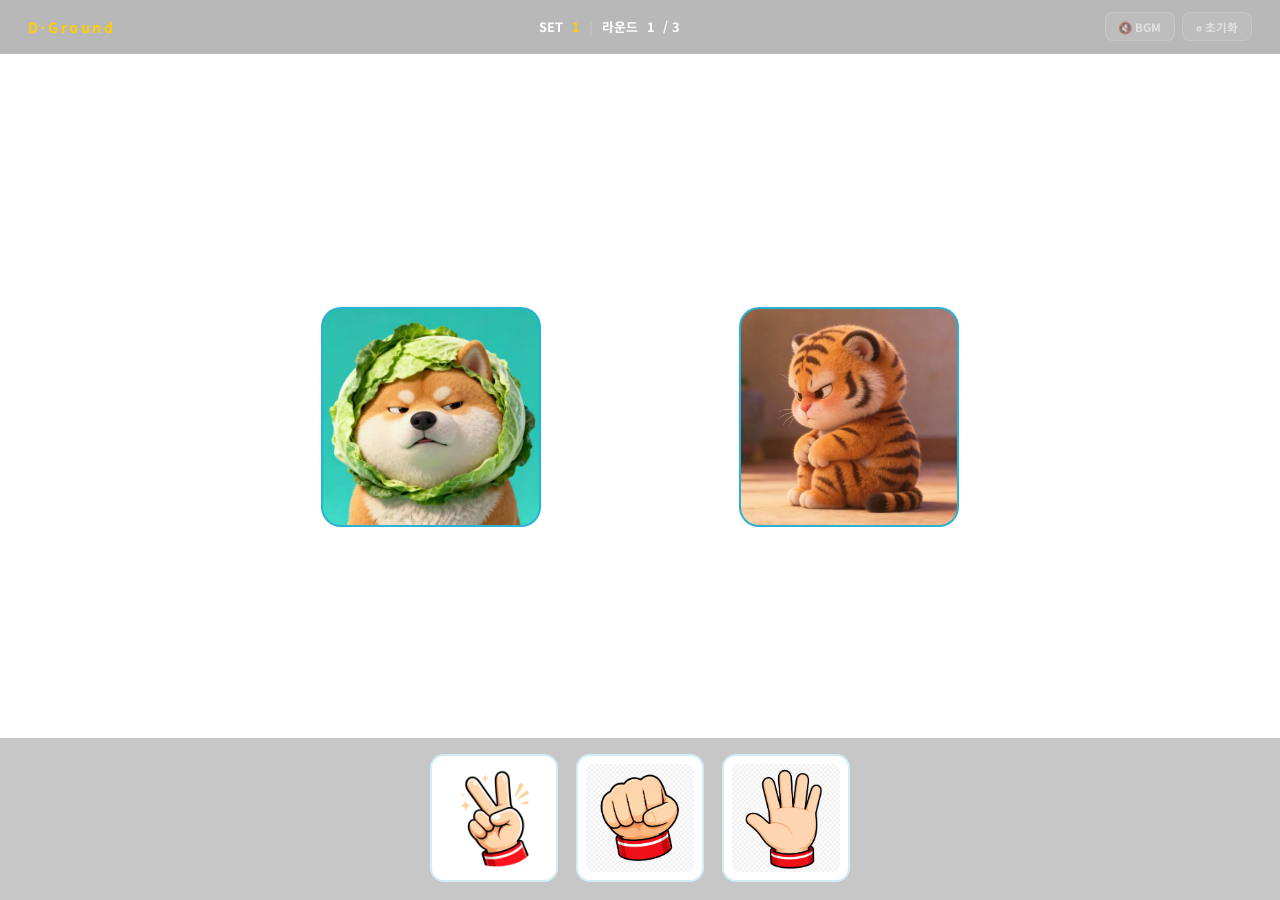
==== game/game.html @ 6a088342 "Move game to /game folder and link it from main site - Relocate game.html + images from website/ to " ====
<!DOCTYPE html>
<html lang="ko">
<head>
  <meta charset="UTF-8">
  <meta name="viewport" content="width=device-width, initial-scale=1.0">
  <title>가위바위보 — D그라운드</title>
  <link rel="preconnect" href="https://fonts.googleapis.com">
  <link href="https://fonts.googleapis.com/css2?family=Noto+Sans+KR:wght@400;500;700;900&display=swap" rel="stylesheet">
  <style>
    *, *::before, *::after { box-sizing: border-box; margin: 0; padding: 0; }

    :root {
      --yellow:   #FFCD00;
      --white:    #FFFFFF;
      --mid:      #7BAFC4;
      --img-blue: #29B2D4;
      --card-size: clamp(140px, 18vw, 220px);
    }

    body {
      font-family: 'Noto Sans KR', sans-serif;
      background: url('image/bg.png') center / cover no-repeat fixed;
      color: var(--white);
      height: 100vh;
      height: 100dvh;
      display: flex;
      flex-direction: column;
      overflow: hidden;
      user-select: none;
    }

    /* ── 헤더 ── */
    .game-header {
      display: flex;
      align-items: center;
      justify-content: space-between;
      padding: 0 1.75rem;
      height: 54px;
      flex-shrink: 0;
      border-bottom: 1px solid rgba(255,255,255,0.07);
      background: rgba(0,0,0,0.28);
      backdrop-filter: blur(8px);
    }
    .header-logo {
      font-size: 0.88rem;
      font-weight: 700;
      letter-spacing: 0.18em;
      color: var(--yellow);
    }
    .set-bar {
      font-size: 0.8rem;
      font-weight: 700;
      color: var(--white);
      display: flex;
      align-items: center;
      gap: 0.55rem;
    }
    .set-bar .hi  { color: var(--yellow); }
    .set-bar .div { color: rgba(255,255,255,0.18); }
    .header-btns  { display: flex; gap: 0.45rem; }
    .icon-btn {
      background: rgba(255,255,255,0.07);
      border: 1px solid rgba(255,255,255,0.14);
      border-radius: 8px;
      color: rgba(255,255,255,0.55);
      font-size: 0.72rem;
      font-family: inherit;
      font-weight: 700;
      padding: 0.32rem 0.8rem;
      cursor: pointer;
      transition: all 0.15s;
      white-space: nowrap;
    }
    .icon-btn:hover      { background: rgba(255,255,255,0.13); color: var(--white); }
    .icon-btn.bgm-on     { border-color: var(--yellow); color: var(--yellow); }

    /* ── 아레나 ── */
    .arena {
      flex: 1;
      display: flex;
      align-items: center;
      justify-content: center;
      gap: clamp(1rem, 5vw, 4rem);
      padding: 1rem 2rem;
      min-height: 0;
    }

    /* ── 플레이어 칼럼 ── */
    .player-col {
      display: flex;
      flex-direction: column;
      align-items: center;
      gap: 0.55rem;
    }
    .player-name {
      font-size: 0.68rem;
      font-weight: 700;
      letter-spacing: 0.18em;
      color: var(--mid);
      text-transform: uppercase;
    }
    .player-score {
      font-size: clamp(2rem, 4.5vw, 3.2rem);
      font-weight: 900;
      line-height: 1;
      transition: transform 0.15s ease, color 0.15s ease;
    }
    .player-score.bump { transform: scale(1.35); color: var(--yellow); }

    /* ── 캐릭터 카드 ── */
    .char-card {
      position: relative;
      width: var(--card-size);
      height: var(--card-size);
      border-radius: 20px;
      background: var(--img-blue);
      border: 2px solid rgba(41,178,212,0.32);
      overflow: hidden;
      transition: border-color 0.3s, box-shadow 0.3s;
    }
    .char-card.win-state  { border-color: var(--yellow); box-shadow: 0 0 28px rgba(255,205,0,0.55); }
    .char-card.lose-state { border-color: #FF4444; }

    .char-img { width: 100%; height: 100%; display: block; object-fit: cover; }
    .char-img--human { object-position: center top; }
    .char-img--ai    { object-position: center center; }

    /* 선택 배지 */
    .pick-badge {
      position: absolute; bottom: 8px; right: 8px;
      width: 48px; height: 48px;
      overflow: hidden; border-radius: 8px;
      border: 1.5px solid rgba(0,0,0,0.15);
      box-shadow: 0 2px 8px rgba(0,0,0,0.25);
      background: rgba(0,0,0,0.3);
      opacity: 0; z-index: 4;
      transition: opacity 0.3s;
      display: flex; align-items: center; justify-content: center;
    }
    .pick-badge.show { opacity: 1; }
    .pick-badge-img  { width: 100%; height: 100%; object-fit: contain; display: block; }

    /* AI 선택 표시 오버레이 (카드 전체) */
    .ai-pick-overlay {
      position: absolute; inset: 0;
      background-color: #fff;
      background-size: contain;
      background-position: center;
      background-repeat: no-repeat;
      opacity: 0; z-index: 3;
      transition: opacity 0.3s;
      border-radius: 18px;
      pointer-events: none;
    }
    .ai-pick-overlay.show { opacity: 1; }

    /* 카드 오버레이 */
    .card-overlay {
      position: absolute; inset: 0;
      pointer-events: none; z-index: 5;
      display: flex; align-items: center; justify-content: center;
      border-radius: 20px;
    }
    .card-overlay.win-overlay  { background: rgba(255,205,0,0.18); }
    .card-overlay.lose-overlay { background: transparent; }
    .card-overlay.draw-overlay { background: rgba(120,120,120,0.1); }

    /* 라운드 도트 */
    .round-dots { display: flex; gap: 7px; }
    .round-dot {
      width: 10px; height: 10px; border-radius: 50%;
      background: rgba(255,255,255,0.1);
      border: 1.5px solid rgba(255,255,255,0.2);
      transition: background 0.25s, border-color 0.25s, transform 0.2s;
    }
    .round-dot.win  { background: #6BCB77; border-color: #6BCB77; transform: scale(1.25); }
    .round-dot.lose { background: #FF5555; border-color: #FF5555; }
    .round-dot.draw { background: #888;    border-color: #888; }

    /* ── VS 존 (중앙) ── */
    .vs-zone {
      display: flex;
      flex-direction: column;
      align-items: center;
      gap: 1.2rem;
      flex-shrink: 0;
      min-width: 70px;
      position: relative;
    }
    .battle-vs {
      font-size: clamp(1.6rem, 3.5vw, 2.6rem);
      font-weight: 900;
      color: #fff;
      letter-spacing: 0.1em;
    }
    .result-msg {
      position: absolute;
      top: 50%;
      left: 50%;
      transform: translateX(-50%) translateY(calc(-50% + 12px)) scale(0.92);
      background: rgba(15, 20, 35, 0.82);
      backdrop-filter: blur(12px);
      color: #fff;
      padding: 0.8rem 2.4rem;
      border-radius: 50px;
      font-size: clamp(1.1rem, 2.2vw, 1.65rem);
      font-weight: 900;
      letter-spacing: 0.06em;
      white-space: nowrap;
      opacity: 0;
      pointer-events: none;
      transition: opacity 0.22s ease, transform 0.22s ease;
      z-index: 200;
    }
    .result-msg.show { opacity: 1; transform: translateX(-50%) translateY(-50%) scale(1); }
    .result-msg.win  { border: 2px solid var(--yellow); color: var(--yellow); }
    .result-msg.lose { border: 2px solid rgba(255,255,255,0.25); }
    .result-msg.draw { border: 2px solid rgba(255,255,255,0.25); }

    /* ── 조작부 (하단) ── */
    .controls {
      flex-shrink: 0;
      padding: 0.9rem 1.5rem 1.1rem;
      display: flex;
      flex-direction: column;
      align-items: center;
      gap: 0.6rem;
      border-top: 1px solid rgba(255,255,255,0.07);
      background: rgba(0,0,0,0.22);
      backdrop-filter: blur(6px);
    }
    .choices { display: flex; gap: 1.1rem; }
    .choice-btn {
      display: flex;
      flex-direction: column;
      align-items: center;
      gap: 0.4rem;
      padding: 0.5rem 0.5rem 0.55rem;
      border: 2px solid rgba(41,178,212,0.22);
      border-radius: 14px;
      background: rgba(41,178,212,0.05);
      cursor: pointer;
      transition: border-color 0.15s, box-shadow 0.15s, background 0.15s;
      outline: none;
    }
    .choice-btn:hover {
      border-color: rgba(41,178,212,0.6);
      box-shadow: 0 4px 20px rgba(41,178,212,0.18);
      background: rgba(41,178,212,0.1);
    }
    .choice-btn.selected {
      border-color: var(--yellow);
      box-shadow: 0 0 0 3px rgba(255,205,0,0.32);
      background: rgba(255,205,0,0.08);
    }
    .choice-btn.locked-ui { pointer-events: none; opacity: 0.28; }
    .choice-btn[data-choice="scissors"],
    .choice-btn[data-choice="rock"],
    .choice-btn[data-choice="paper"] { background: #fff; }
    .choice-btn[data-choice="scissors"]:hover,
    .choice-btn[data-choice="rock"]:hover,
    .choice-btn[data-choice="paper"]:hover { background: #f0f0f0; }
    .choice-btn[data-choice="scissors"].selected,
    .choice-btn[data-choice="rock"].selected,
    .choice-btn[data-choice="paper"].selected { background: rgba(255,205,0,0.12); }

    /* 개별 선택 이미지 */
    .choice-img {
      width: clamp(72px, 9vw, 108px);
      height: auto;
      display: block;
      object-fit: contain;
      border-radius: 8px;
    }

    .choice-label {
      font-size: 0.68rem;
      font-weight: 700;
      color: rgba(123,175,196,0.8);
      display: flex;
      align-items: center;
      gap: 0.28rem;
    }
    .choice-label kbd {
      background: rgba(255,255,255,0.1);
      color: rgba(255,255,255,0.65);
      border-radius: 4px;
      padding: 1px 5px;
      font-size: 0.62rem;
      font-family: inherit;
    }
    .enter-hint {
      font-size: 0.72rem;
      color: rgba(123,175,196,0.4);
      display: flex;
      align-items: center;
      gap: 0.35rem;
    }
    .enter-hint kbd {
      background: rgba(255,255,255,0.08);
      color: rgba(255,255,255,0.55);
      border-radius: 4px;
      padding: 2px 7px;
      font-size: 0.68rem;
      font-family: inherit;
    }

    /* ── 애니메이션 ── */
    .trophy-anim {
      font-size: clamp(3rem, 6vw, 5rem);
      filter: drop-shadow(0 0 14px rgba(255,205,0,0.9));
      animation: trophy-bounce 0.65s cubic-bezier(0.175,0.885,0.32,1.275) both;
    }
    @keyframes trophy-bounce {
      0%   { transform: scale(0) translateY(24px); opacity: 0; }
      60%  { transform: scale(1.25) translateY(-8px); opacity: 1; }
      80%  { transform: scale(0.92) translateY(4px); }
      100% { transform: scale(1) translateY(0); opacity: 1; }
    }
    .exp-ring {
      position: absolute; border-radius: 50%;
      border: 3px solid; width: 20px; height: 20px;
    }
    .exp-ring1 { border-color: #FF4444; animation: ring-expand 0.75s ease-out 0s both; }
    .exp-ring2 { border-color: #FF8844; animation: ring-expand 0.75s ease-out 0.12s both; }
    .exp-ring3 { border-color: #FFCC44; animation: ring-expand 0.75s ease-out 0.24s both; }
    @keyframes ring-expand {
      0%   { transform: scale(1); opacity: 1; }
      100% { transform: scale(8); opacity: 0; }
    }
    .exp-emoji {
      font-size: clamp(3.5rem, 7vw, 6.5rem);
      position: relative; z-index: 2;
      animation: exp-pop 0.4s ease-out both;
    }
    @keyframes exp-pop {
      0%   { transform: scale(0); opacity: 0; }
      60%  { transform: scale(1.3); opacity: 1; }
      100% { transform: scale(1); opacity: 1; }
    }
    .bang-text {
      position: absolute; bottom: 10px;
      font-size: clamp(2rem, 5vw, 3.5rem);
      font-weight: 900; color: #FF1111; z-index: 3;
      text-shadow: 2px 2px 0 #fff, -2px -2px 0 #fff, 2px -2px 0 #fff, -2px 2px 0 #fff;
      animation: bang-pop 0.55s cubic-bezier(0.175,0.885,0.32,1.275) 0.2s both;
    }
    @keyframes bang-pop {
      0%   { transform: scale(0) rotate(-15deg); opacity: 0; }
      60%  { transform: scale(1.3) rotate(5deg); }
      100% { transform: scale(1) rotate(-3deg); opacity: 1; }
    }
    .draw-emoji { font-size: clamp(2.2rem, 4.5vw, 3.5rem); animation: draw-appear 0.4s ease-out both; }
    @keyframes draw-appear {
      0%   { transform: scale(0); opacity: 0; }
      100% { transform: scale(1); opacity: 1; }
    }
    @keyframes card-shake {
      0%,100% { transform: rotate(0); }
      15%  { transform: translateX(-8px) rotate(-4deg); }
      30%  { transform: translateX(8px) rotate(4deg); }
      45%  { transform: translateX(-6px) rotate(-3deg); }
      60%  { transform: translateX(6px) rotate(3deg); }
      80%  { transform: translateX(-2px) rotate(-1deg); }
    }
    .shake-card { animation: card-shake 0.55s ease; }
    @keyframes shake {
      0%,100% { transform: translateX(0); }
      25% { transform: translateX(-6px); }
      75% { transform: translateX(6px); }
    }
    .shake { animation: shake 0.25s ease; }

    /* ── 폭죽 ── */
    .fw-container {
      position: fixed; inset: 0;
      pointer-events: none; z-index: 99;
      overflow: hidden;
    }
    .fw-particle {
      position: absolute;
      border-radius: 50%;
      animation: fw-fly var(--dur) ease-out forwards;
    }
    @keyframes fw-fly {
      0%   { opacity: 1;   transform: translate(0, 0) scale(1); }
      100% { opacity: 0;   transform: translate(var(--tx), var(--ty)) scale(0.25); }
    }

    /* ── 세트 배너 오버레이 ── */
    .set-banner {
      position: fixed; inset: 0;
      background: rgba(5,18,32,0.86);
      backdrop-filter: blur(6px);
      display: flex; align-items: center; justify-content: center;
      z-index: 200;
      opacity: 0; pointer-events: none;
      transition: opacity 0.35s;
    }
    .set-banner.show { opacity: 1; pointer-events: auto; }
    .set-banner-box  { text-align: center; animation: banner-pop 0.5s cubic-bezier(0.175,0.885,0.32,1.275) both; }
    @keyframes banner-pop {
      0%   { transform: scale(0.7); opacity: 0; }
      60%  { transform: scale(1.05); opacity: 1; }
      100% { transform: scale(1); opacity: 1; }
    }
    .set-banner-label  { font-size: 0.85rem; font-weight: 700; letter-spacing: 0.25em; color: var(--mid); margin-bottom: 0.6rem; }
    .set-banner-result { font-size: 3.2rem; font-weight: 900; line-height: 1.1; }
    .set-banner-result.win  { color: var(--yellow); }
    .set-banner-result.lose { color: #FF5555; }
    .set-banner-result.draw { color: var(--mid); }
    .set-banner-score  { margin-top: 0.8rem; font-size: 1rem; color: rgba(255,255,255,0.5); }
    .set-banner-next   { margin-top: 1.2rem; font-size: 0.78rem; color: rgba(255,255,255,0.3); animation: blink 1s ease infinite; }
    @keyframes blink { 0%,100% { opacity: 0.3; } 50% { opacity: 0.9; } }

    /* ── 카운트다운 오버레이 ── */
    .countdown-overlay {
      position: fixed; inset: 0;
      background: rgba(5,18,32,0.78);
      backdrop-filter: blur(6px);
      display: flex; align-items: center; justify-content: center;
      z-index: 300;
      opacity: 0; pointer-events: none;
      transition: opacity 0.3s;
    }
    .countdown-overlay.show { opacity: 1; }
    .countdown-num {
      font-size: 10rem; font-weight: 900;
      color: var(--yellow);
      text-shadow: 0 0 60px rgba(255,205,0,0.55);
      opacity: 0; line-height: 1;
    }
    .countdown-num.pop { animation: count-pop 0.88s cubic-bezier(0.25,0.46,0.45,0.94) forwards; }
    .countdown-num.go  { font-size: 5.5rem; color: var(--white); text-shadow: 0 0 40px rgba(255,255,255,0.4); animation: go-pop 0.88s ease forwards; }
    @keyframes count-pop {
      0%   { transform: scale(2.2); opacity: 0; }
      22%  { transform: scale(1);   opacity: 1; }
      72%  { transform: scale(1);   opacity: 1; }
      100% { transform: scale(0.5); opacity: 0; }
    }
    @keyframes go-pop {
      0%   { transform: scale(0.4); opacity: 0; }
      30%  { transform: scale(1.1); opacity: 1; }
      65%  { transform: scale(1);   opacity: 1; }
      100% { transform: scale(1.15); opacity: 0; }
    }

    /* 모바일: 가로폭 좁을 때 스크롤 허용 */
    @media (max-width: 480px) {
      body    { height: auto; overflow-y: auto; }
      .arena  { gap: 1rem; flex-wrap: wrap; padding: 1rem; }
      .vs-zone { order: 3; width: 100%; flex-direction: row; justify-content: center; }
    }
  </style>
</head>
<body>

  <!-- ── 헤더 ── -->
  <header class="game-header">
    <div class="header-logo">D·Ground</div>
    <div class="set-bar">
      SET <span id="set-num" class="hi">1</span>
      <span class="div">|</span>
      라운드 <span id="round-num">1</span> / 3
    </div>
    <div class="header-btns">
      <button class="icon-btn" id="bgm-btn" onclick="toggleBgm()">🔇 BGM</button>
      <button class="icon-btn" id="reset-btn">↺ 초기화</button>
    </div>
  </header>

  <!-- ── 배틀 아레나 ── -->
  <div class="arena">

    <!-- 나 -->
    <div class="player-col">
      <div class="player-score" id="my-score">0</div>
      <div class="char-card" id="my-card">
        <img src="image/귀여운 강아지_질때.jpg" class="char-img char-img--human" alt="나">
        <div class="pick-badge" id="my-badge"></div>
        <div class="card-overlay" id="my-overlay"></div>
      </div>
      <div class="round-dots" id="my-dots">
        <div class="round-dot"></div>
        <div class="round-dot"></div>
        <div class="round-dot"></div>
      </div>
    </div>

    <!-- VS / 결과 -->
    <div class="vs-zone">
      <span class="battle-vs">VS</span>
      <div class="result-msg" id="result-msg"></div>
    </div>

    <!-- 컴퓨터 -->
    <div class="player-col">
      <div class="player-score" id="cpu-score">0</div>
      <div class="char-card" id="cpu-card">
        <img src="image/귀여운AI캐릭터_질때.jpg" class="char-img char-img--ai" alt="AI">
        <div class="ai-pick-overlay" id="ai-pick-overlay"></div>
        <div class="pick-badge" id="cpu-badge"></div>
        <div class="card-overlay" id="cpu-overlay"></div>
      </div>
      <div class="round-dots" id="cpu-dots">
        <div class="round-dot"></div>
        <div class="round-dot"></div>
        <div class="round-dot"></div>
      </div>
    </div>

  </div>

  <!-- ── 조작부 ── -->
  <div class="controls">
    <div class="choices" id="choices">
      <button class="choice-btn" data-choice="scissors" tabindex="-1">
        <img src="image/가위.png" class="choice-img" alt="가위">
      </button>
      <button class="choice-btn" data-choice="rock" tabindex="-1">
        <img src="image/바위.png" class="choice-img" alt="바위">
      </button>
      <button class="choice-btn" data-choice="paper" tabindex="-1">
        <img src="image/보.png" class="choice-img" alt="보">
      </button>
    </div>
  </div>

  <!-- ── 폭죽 컨테이너 ── -->
  <div id="fw-container" class="fw-container"></div>

  <!-- ── 오버레이 ── -->
  <div class="countdown-overlay" id="countdown-overlay">
    <div class="countdown-num" id="countdown-num"></div>
  </div>
  <div class="set-banner" id="set-banner">
    <div class="set-banner-box">
      <div class="set-banner-label" id="banner-label">SET 1 결과</div>
      <div class="set-banner-result" id="banner-result"></div>
      <div class="set-banner-score"  id="banner-score"></div>
      <div class="set-banner-next">잠시 후 다음 세트가 시작됩니다...</div>
    </div>
  </div>

<script>
  /* ── 오디오 엔진 ── */
  let _ctx = null;
  let bgmOn = false, bgmStarted = false, bgmStep = 0, bgmTimer = null;

  function getCtx() {
    if (!_ctx) _ctx = new (window.AudioContext || window.webkitAudioContext)();
    if (_ctx.state === 'suspended') _ctx.resume();
    return _ctx;
  }
  function tone(freq, start, dur, vol, type = 'sine') {
    const c = getCtx();
    const osc = c.createOscillator(), g = c.createGain();
    osc.connect(g); g.connect(c.destination);
    osc.type = type;
    osc.frequency.setValueAtTime(freq, c.currentTime + start);
    g.gain.setValueAtTime(0.001, c.currentTime + start);
    g.gain.linearRampToValueAtTime(vol, c.currentTime + start + 0.01);
    g.gain.exponentialRampToValueAtTime(0.001, c.currentTime + start + dur);
    osc.start(c.currentTime + start);
    osc.stop(c.currentTime + start + dur + 0.05);
  }
  const sfx = {
    select:  () => { tone(880,0,0.06,0.10,'square'); tone(1100,0.04,0.05,0.07,'square'); },
    win: () => {
      // ㅋㅋㅋ 웃음 소리: 빠른 음절 6박자
      for (let i = 0; i < 6; i++) {
        tone(270 + i*18, i*0.13,        0.03, 0.22, 'sawtooth'); // 자음 'ㅋ'
        tone(310 + i*15, i*0.13 + 0.03, 0.08, 0.16, 'sawtooth'); // 모음
        tone(620 + i*30, i*0.13 + 0.03, 0.06, 0.05, 'sine');     // 배음
      }
    },
    lose: () => {
      // 슝~: 고음→저음 주파수 하강 스윕
      const c = getCtx();
      const osc = c.createOscillator(), g = c.createGain();
      osc.connect(g); g.connect(c.destination);
      osc.type = 'sine';
      osc.frequency.setValueAtTime(720, c.currentTime);
      osc.frequency.exponentialRampToValueAtTime(55, c.currentTime + 0.95);
      g.gain.setValueAtTime(0.17, c.currentTime);
      g.gain.linearRampToValueAtTime(0.001, c.currentTime + 1.1);
      osc.start(c.currentTime);
      osc.stop(c.currentTime + 1.15);
    },
    draw:    () => { tone(440,0,0.22,0.14,'sine'); tone(440,0.13,0.18,0.09,'sine'); },
    beep:    () => tone(880,0,0.16,0.18,'square'),
    go:      () => [[523,0,0.12],[784,0.1,0.12],[1047,0.2,0.38]].forEach(([f,t,d])=>tone(f,t,d,0.24,'square')),
    setWin:  () => [[523,0,0.12],[659,0.12,0.12],[784,0.24,0.12],[1047,0.36,0.5],[784,0.88,0.1],[1047,0.98,0.65]].forEach(([f,t,d])=>tone(f,t,d,0.27,'triangle')),
    setLose: () => [[392,0,0.2],[330,0.2,0.2],[294,0.4,0.2],[220,0.6,0.5]].forEach(([f,t,d])=>tone(f,t,d,0.18,'sawtooth')),
    setDraw: () => { tone(440,0,0.28,0.14,'sine'); tone(550,0.15,0.28,0.1,'sine'); tone(440,0.3,0.3,0.08,'sine'); },
  };
  const BGM = [
    [659,160],[523,160],[587,160],[494,160],[523,320],[392,160],[440,160],
    [659,160],[523,160],[587,160],[659,160],[784,320],[784,160],[880,160],
    [784,160],[659,160],[523,160],[587,160],[523,320],[523,320],
  ];
  function bgmTick() {
    if (!bgmOn) return;
    const [f, ms] = BGM[bgmStep++ % BGM.length];
    tone(f, 0, ms / 1000 * 0.82, 0.05, 'square');
    bgmTimer = setTimeout(bgmTick, ms);
  }
  function ensureBgm() {
    if (bgmStarted) return;
    bgmStarted = true;
    bgmOn = true;
    bgmStep = 0;
    bgmTick();
    const btn = document.getElementById('bgm-btn');
    btn.textContent = '🔊 BGM';
    btn.classList.add('bgm-on');
  }
  function toggleBgm() {
    bgmStarted = true;
    bgmOn = !bgmOn;
    const btn = document.getElementById('bgm-btn');
    if (bgmOn) { bgmStep = 0; bgmTick(); btn.textContent = '🔊 BGM'; btn.classList.add('bgm-on'); }
    else        { clearTimeout(bgmTimer); btn.textContent = '🔇 BGM'; btn.classList.remove('bgm-on'); }
  }

  /* ── 폭죽 (CSS DOM 방식) ── */
  const fwContainer = document.getElementById('fw-container');
  const FW_PALETTE  = ['#FFCD00','#FF6B6B','#FFFFFF','#FF9F43','#6BCB77','#74B9FF','#FD79A8'];
  let fwTimers = [];

  function fwBurst(cx, cy) {
    const n = 48;
    for (let i = 0; i < n; i++) {
      const angle = (Math.PI * 2 * i) / n + (Math.random() - 0.5) * 0.3;
      const speed = 90 + Math.random() * 130;
      const tx    = Math.cos(angle) * speed;
      const ty    = Math.sin(angle) * speed + 80;
      const dur   = (0.75 + Math.random() * 0.55).toFixed(2) + 's';
      const size  = (3 + Math.random() * 5).toFixed(1) + 'px';
      const col   = FW_PALETTE[Math.floor(Math.random() * FW_PALETTE.length)];
      const p = document.createElement('div');
      p.className = 'fw-particle';
      p.style.cssText = `left:${cx}px;top:${cy}px;width:${size};height:${size};background:${col};--tx:${tx.toFixed(1)}px;--ty:${ty.toFixed(1)}px;--dur:${dur};animation-delay:${(Math.random()*0.08).toFixed(3)}s`;
      fwContainer.appendChild(p);
      const t = setTimeout(() => p.remove(), 1500);
      fwTimers.push(t);
    }
  }

  function stopFireworks() {
    fwTimers.forEach(clearTimeout);
    fwTimers = [];
    fwContainer.innerHTML = '';
  }

  function launchFireworks() {
    stopFireworks();
    const W = window.innerWidth, H = window.innerHeight;
    const spots = [
      [W*0.25, H*0.22], [W*0.75, H*0.18],
      [W*0.50, H*0.30], [W*0.15, H*0.35],
      [W*0.85, H*0.26],
    ];
    spots.forEach(([x, y], i) => {
      const t = setTimeout(() => fwBurst(x, y), i * 240);
      fwTimers.push(t);
    });
  }

  /* ── 게임 상태 ── */
  const ROUNDS  = 3;
  const options = ['scissors', 'rock', 'paper'];
  const beats   = { scissors: 'paper', rock: 'scissors', paper: 'rock' };
  const picMap  = { scissors: '가위.png', rock: '바위.png', paper: '보.png' };

  let mySetScore = 0, cpuSetScore = 0;
  let myRoundWins = 0, cpuRoundWins = 0;
  let currentRound = 1, currentSet = 1;
  let roundResults = [];
  let locked = false, selected = null;

  const btns       = document.querySelectorAll('.choice-btn');
  const myScoreEl  = document.getElementById('my-score');
  const cpuScoreEl = document.getElementById('cpu-score');
  const myCard     = document.getElementById('my-card');
  const cpuCard    = document.getElementById('cpu-card');
  const myOverlay  = document.getElementById('my-overlay');
  const cpuOverlay = document.getElementById('cpu-overlay');
  const myBadge       = document.getElementById('my-badge');
  const cpuBadge      = document.getElementById('cpu-badge');
  const aiPickOverlay = document.getElementById('ai-pick-overlay');
  const resultEl   = document.getElementById('result-msg');
  const setNumEl   = document.getElementById('set-num');
  const roundNumEl = document.getElementById('round-num');
  const myDotsEl   = document.getElementById('my-dots');
  const cpuDotsEl  = document.getElementById('cpu-dots');
  const setBanner  = document.getElementById('set-banner');
  const bannerLabel  = document.getElementById('banner-label');
  const bannerResult = document.getElementById('banner-result');
  const bannerScore  = document.getElementById('banner-score');
  const cdOverlay  = document.getElementById('countdown-overlay');
  const cdNum      = document.getElementById('countdown-num');

  /* ── UI 업데이트 ── */
  function updateSetBar() {
    setNumEl.textContent   = currentSet;
    roundNumEl.textContent = currentRound;
  }
  function updateDots() {
    [myDotsEl, cpuDotsEl].forEach((el, side) => {
      el.querySelectorAll('.round-dot').forEach((dot, i) => {
        dot.className = 'round-dot';
        if (i < roundResults.length) {
          const r = roundResults[i];
          if (r === 'draw') dot.classList.add('draw');
          else if ((r === 'win' && side === 0) || (r === 'lose' && side === 1)) dot.classList.add('win');
          else dot.classList.add('lose');
        }
      });
    });
  }

  /* ── 배지 ── */
  function showBadge(el, choice) {
    el.innerHTML = `<img src="image/${picMap[choice]}" class="pick-badge-img" alt="${choice}">`;
    el.classList.add('show');
  }
  function hideBadge(el) { el.innerHTML = ''; el.classList.remove('show'); }

  /* ── AI 선택 카드 표시 ── */
  function showAiChoice(choice) {
    aiPickOverlay.style.backgroundImage = `url('image/${picMap[choice]}')`;
    aiPickOverlay.classList.add('show');
  }
  function hideAiChoice() {
    aiPickOverlay.style.backgroundImage = '';
    aiPickOverlay.classList.remove('show');
  }

  /* ── 카드 효과 ── */
  const IMG = {
    my:  { win: 'image/귀여운 강아지_이길때.jpg', lose: 'image/귀여운 강아지_질때.jpg' },
    cpu: { win: 'image/귀여운AI캐릭터_이길때.jpg', lose: 'image/귀여운AI캐릭터_질때.jpg' },
  };
  function showWin(overlay, card) {
    card.classList.add('win-state');
    card.querySelector('img').src = card === myCard ? IMG.my.win : IMG.cpu.win;
  }
  function showLose(overlay, card) {
    card.classList.add('lose-state', 'shake-card');
    card.addEventListener('animationend', () => card.classList.remove('shake-card'), { once: true });
    overlay.innerHTML = `
      <div class="exp-ring exp-ring1"></div>
      <div class="exp-ring exp-ring2"></div>
      <div class="exp-ring exp-ring3"></div>
      <div class="exp-emoji">💥</div>
      <div class="bang-text">꽝!</div>`;
    overlay.classList.add('lose-overlay');
  }
  function showDraw(overlay) {
    overlay.classList.add('draw-overlay');
  }
  function clearEffects() {
    stopFireworks();
    [myOverlay, cpuOverlay].forEach(o => { o.className = 'card-overlay'; o.innerHTML = ''; });
    myCard.classList.remove('win-state','lose-state');
    cpuCard.classList.remove('win-state','lose-state');
    myCard.querySelector('img').src  = IMG.my.lose;
    cpuCard.querySelector('img').src = IMG.cpu.lose;
    hideBadge(myBadge); hideBadge(cpuBadge);
    hideAiChoice();
  }

  /* ── 세트 종료 ── */
  function endSet() {
    locked = true;
    btns.forEach(b => b.classList.add('locked-ui'));

    let cls, text;
    if (myRoundWins > cpuRoundWins)      { mySetScore++;  cls='win';  text='세트 승리! 🏆'; bump(myScoreEl);  sfx.setWin(); }
    else if (cpuRoundWins > myRoundWins) { cpuSetScore++; cls='lose'; text='세트 패배...';   bump(cpuScoreEl); sfx.setLose(); }
    else                                 {                cls='draw'; text='세트 무승부';                      sfx.setDraw(); }

    myScoreEl.textContent  = mySetScore;
    cpuScoreEl.textContent = cpuSetScore;

    bannerLabel.textContent  = `SET ${currentSet} 결과`;
    bannerResult.textContent = text;
    bannerResult.className   = `set-banner-result ${cls}`;
    bannerScore.textContent  = `${myRoundWins}승 · ${cpuRoundWins}패 · ${ROUNDS - myRoundWins - cpuRoundWins}무`;
    setBanner.classList.add('show');

    setTimeout(() => {
      setBanner.classList.remove('show');
      currentSet++; currentRound = 1;
      myRoundWins = cpuRoundWins = 0;
      roundResults = [];
      clearEffects();
      resultEl.className   = 'result-msg';
      resultEl.textContent = '';
      updateSetBar(); updateDots();
      setTimeout(startCountdown, 350);
    }, 2800);
  }

  /* ── 카운트다운 ── */
  function startCountdown() {
    const steps = ['3','2','1','시작!'];
    let i = 0;
    cdOverlay.classList.add('show');
    function next() {
      if (i >= steps.length) {
        cdOverlay.classList.remove('show');
        locked = false;
        btns.forEach(b => b.classList.remove('locked-ui'));
        return;
      }
      cdNum.className = 'countdown-num';
      void cdNum.offsetWidth;
      cdNum.textContent = steps[i];
      if (i < 3) sfx.beep(); else sfx.go();
      cdNum.classList.add(i < 3 ? 'pop' : 'go');
      i++;
      setTimeout(next, 900);
    }
    next();
  }

  /* ── 선택 ── */
  function selectChoice(choice) {
    if (locked) return;
    ensureBgm();
    selected = choice;
    btns.forEach(b => b.classList.toggle('selected', b.dataset.choice === choice));
    sfx.select();
  }

  /* ── 라운드 실행 ── */
  function play() {
    if (locked || !selected) {
      if (!selected) {
        const c = document.getElementById('choices');
        c.classList.add('shake');
        setTimeout(() => c.classList.remove('shake'), 300);
      }
      return;
    }
    clearEffects();
    const cpu = options[Math.floor(Math.random() * 3)];
    showAiChoice(cpu);
    resultEl.className = 'result-msg';

    let roundResult, msg, cls;
    if (selected === cpu) {
      roundResult = 'draw';
      showDraw(myOverlay); showDraw(cpuOverlay);
      msg = '무승부!'; cls = 'draw';
    } else if (beats[selected] === cpu) {
      roundResult = 'win'; myRoundWins++;
      showWin(myOverlay, myCard); showLose(cpuOverlay, cpuCard);
      msg = `라운드 ${currentRound} 승리!`; cls = 'win';
    } else {
      roundResult = 'lose'; cpuRoundWins++;
      showLose(myOverlay, myCard); showWin(cpuOverlay, cpuCard);
      msg = `라운드 ${currentRound} 패배...`; cls = 'lose';
    }

    roundResults.push(roundResult);
    updateDots();
    if      (roundResult === 'win')  { sfx.win(); launchFireworks(); }
    else if (roundResult === 'lose') sfx.lose();
    else                             sfx.draw();

    requestAnimationFrame(() => {
      resultEl.textContent = msg;
      resultEl.classList.add('show', cls);
    });

    currentRound++;
    updateSetBar();
    selected = null;
    btns.forEach(b => b.classList.remove('selected'));

    if (currentRound > ROUNDS) setTimeout(endSet, 1000);
  }

  function bump(el) {
    el.classList.remove('bump'); void el.offsetWidth; el.classList.add('bump');
    el.addEventListener('transitionend', () => el.classList.remove('bump'), { once: true });
  }

  /* ── 전체 초기화 ── */
  function fullReset() {
    mySetScore = cpuSetScore = 0;
    myScoreEl.textContent  = 0;
    cpuScoreEl.textContent = 0;
    currentSet = 1; currentRound = 1;
    myRoundWins = cpuRoundWins = 0;
    roundResults = [];
    locked = false; selected = null;
    setBanner.classList.remove('show');
    btns.forEach(b => b.classList.remove('locked-ui', 'selected'));
    clearEffects();
    resultEl.className   = 'result-msg';
    resultEl.textContent = '';
    updateSetBar(); updateDots();
  }

  /* ── 이벤트 ── */
  document.addEventListener('keydown', e => {
    if      (e.key === '1')     selectChoice('scissors');
    else if (e.key === '2')     selectChoice('rock');
    else if (e.key === '3')     selectChoice('paper');
    else if (e.key === 'Enter') play();
  });
  btns.forEach(btn => btn.addEventListener('click', () => {
    selectChoice(btn.dataset.choice);
    play();
  }));
  document.getElementById('reset-btn').addEventListener('click', fullReset);

  /* ── 초기 UI ── */
  updateSetBar();
</script>
</body>
</html>
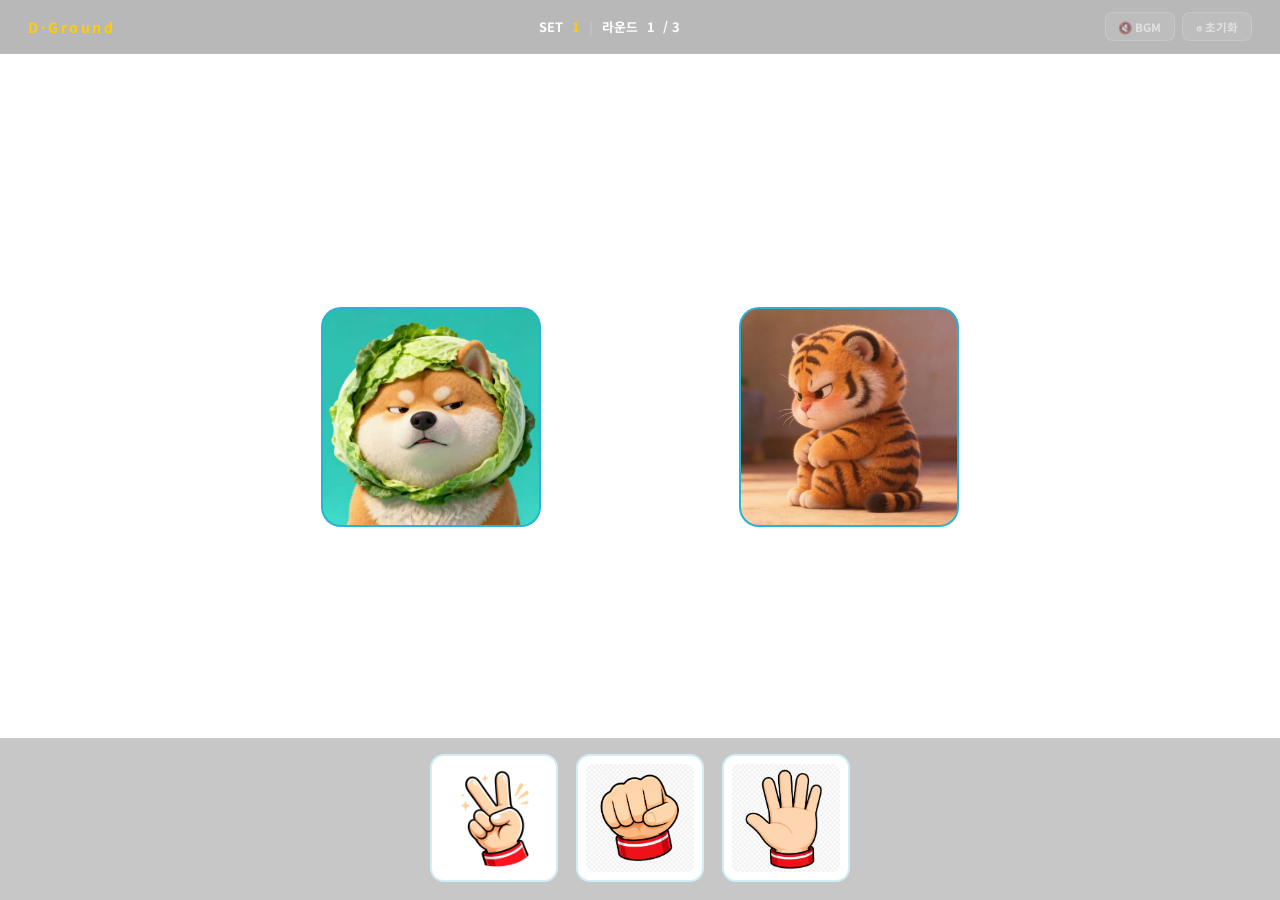
==== commit d520384d: "Add AI choice display, fireworks, BGM/SFX, TTS countdown, set banner improvements - Show AI's chosen" ====
--- a/game/game.html
+++ b/game/game.html
@@ -390,7 +390,7 @@
     /* ── 세트 배너 오버레이 ── */
     .set-banner {
       position: fixed; inset: 0;
-      background: rgba(5,18,32,0.86);
+      background: rgba(0,0,0,0.70);
       backdrop-filter: blur(6px);
       display: flex; align-items: center; justify-content: center;
       z-index: 200;
@@ -404,13 +404,13 @@
       60%  { transform: scale(1.05); opacity: 1; }
       100% { transform: scale(1); opacity: 1; }
     }
-    .set-banner-label  { font-size: 0.85rem; font-weight: 700; letter-spacing: 0.25em; color: var(--mid); margin-bottom: 0.6rem; }
-    .set-banner-result { font-size: 3.2rem; font-weight: 900; line-height: 1.1; }
+    .set-banner-label  { font-size: 1.7rem; font-weight: 700; letter-spacing: 0.25em; color: var(--mid); margin-bottom: 0.6rem; }
+    .set-banner-result { font-size: 6.4rem; font-weight: 900; line-height: 1.1; }
     .set-banner-result.win  { color: var(--yellow); }
     .set-banner-result.lose { color: #FF5555; }
     .set-banner-result.draw { color: var(--mid); }
-    .set-banner-score  { margin-top: 0.8rem; font-size: 1rem; color: rgba(255,255,255,0.5); }
-    .set-banner-next   { margin-top: 1.2rem; font-size: 0.78rem; color: rgba(255,255,255,0.3); animation: blink 1s ease infinite; }
+    .set-banner-score  { margin-top: 0.8rem; font-size: 2rem; color: rgba(255,255,255,0.5); }
+    .set-banner-next   { margin-top: 1.2rem; font-size: 1.56rem; color: rgba(255,255,255,0.3); animation: blink 1s ease infinite; }
     @keyframes blink { 0%,100% { opacity: 0.3; } 50% { opacity: 0.9; } }
 
     /* ── 카운트다운 오버레이 ── */
@@ -803,27 +803,70 @@
     }, 2800);
   }
 
+  /* ── 음성 카운트다운 ── */
+  let _voices = [];
+  function loadVoices() { _voices = window.speechSynthesis.getVoices(); }
+  if (window.speechSynthesis) {
+    loadVoices();
+    window.speechSynthesis.addEventListener('voiceschanged', loadVoices);
+  }
+
+  function speak(text) {
+    if (!window.speechSynthesis) return;
+    const u = new SpeechSynthesisUtterance(text);
+    u.lang   = 'en-US';
+    u.rate   = 1.0;
+    u.pitch  = 0.6;
+    u.volume = 1.0;
+    // 영어 남성 목소리 우선
+    const enVoices = _voices.filter(v => v.lang.startsWith('en'));
+    const male = enVoices.find(v => /male|man|david|mark|guy|james|george/i.test(v.name))
+              || enVoices[0];
+    if (male) u.voice = male;
+    window.speechSynthesis.speak(u);
+  }
+
   /* ── 카운트다운 ── */
   function startCountdown() {
-    const steps = ['3','2','1','시작!'];
-    let i = 0;
+    const steps  = ['3', '2', '1', '시작!'];
+    const spoken = ['Three', 'Two', 'One', 'Go!'];
+    window.speechSynthesis.cancel();
     cdOverlay.classList.add('show');
-    function next() {
-      if (i >= steps.length) {
+
+    function showStep(idx) {
+      if (idx >= steps.length) {
         cdOverlay.classList.remove('show');
         locked = false;
         btns.forEach(b => b.classList.remove('locked-ui'));
         return;
       }
+
+      // 1. 숫자 즉시 표시 (시각)
       cdNum.className = 'countdown-num';
       void cdNum.offsetWidth;
-      cdNum.textContent = steps[i];
-      if (i < 3) sfx.beep(); else sfx.go();
-      cdNum.classList.add(i < 3 ? 'pop' : 'go');
-      i++;
-      setTimeout(next, 900);
-    }
-    next();
+      cdNum.textContent = steps[idx];
+      cdNum.classList.add(idx < 3 ? 'pop' : 'go');
+
+      // 2. Web Audio 톤으로 볼륨 보강 (TTS와 동시 재생)
+      const freq = [660, 590, 523, 880][idx];
+      tone(freq, 0, 0.18, 0.45, 'sine');
+      tone(freq * 2, 0, 0.12, 0.12, 'sine');
+
+      // 3. TTS 음성 (자연 지연 ~50ms 후 시작 → 숫자 직후 들림)
+      const u = new SpeechSynthesisUtterance(spoken[idx]);
+      u.lang   = 'en-US';
+      u.rate   = 0.95;
+      u.pitch  = 0.65;
+      u.volume = 1.0;
+      const enVoices = _voices.filter(v => v.lang.startsWith('en'));
+      const male = enVoices.find(v => /male|man|david|mark|guy|james|george/i.test(v.name))
+                || enVoices[0];
+      if (male) u.voice = male;
+      u.onend = () => setTimeout(() => showStep(idx + 1), 150);
+      window.speechSynthesis.speak(u);
+    }
+
+    showStep(0);
   }
 
   /* ── 선택 ── */
